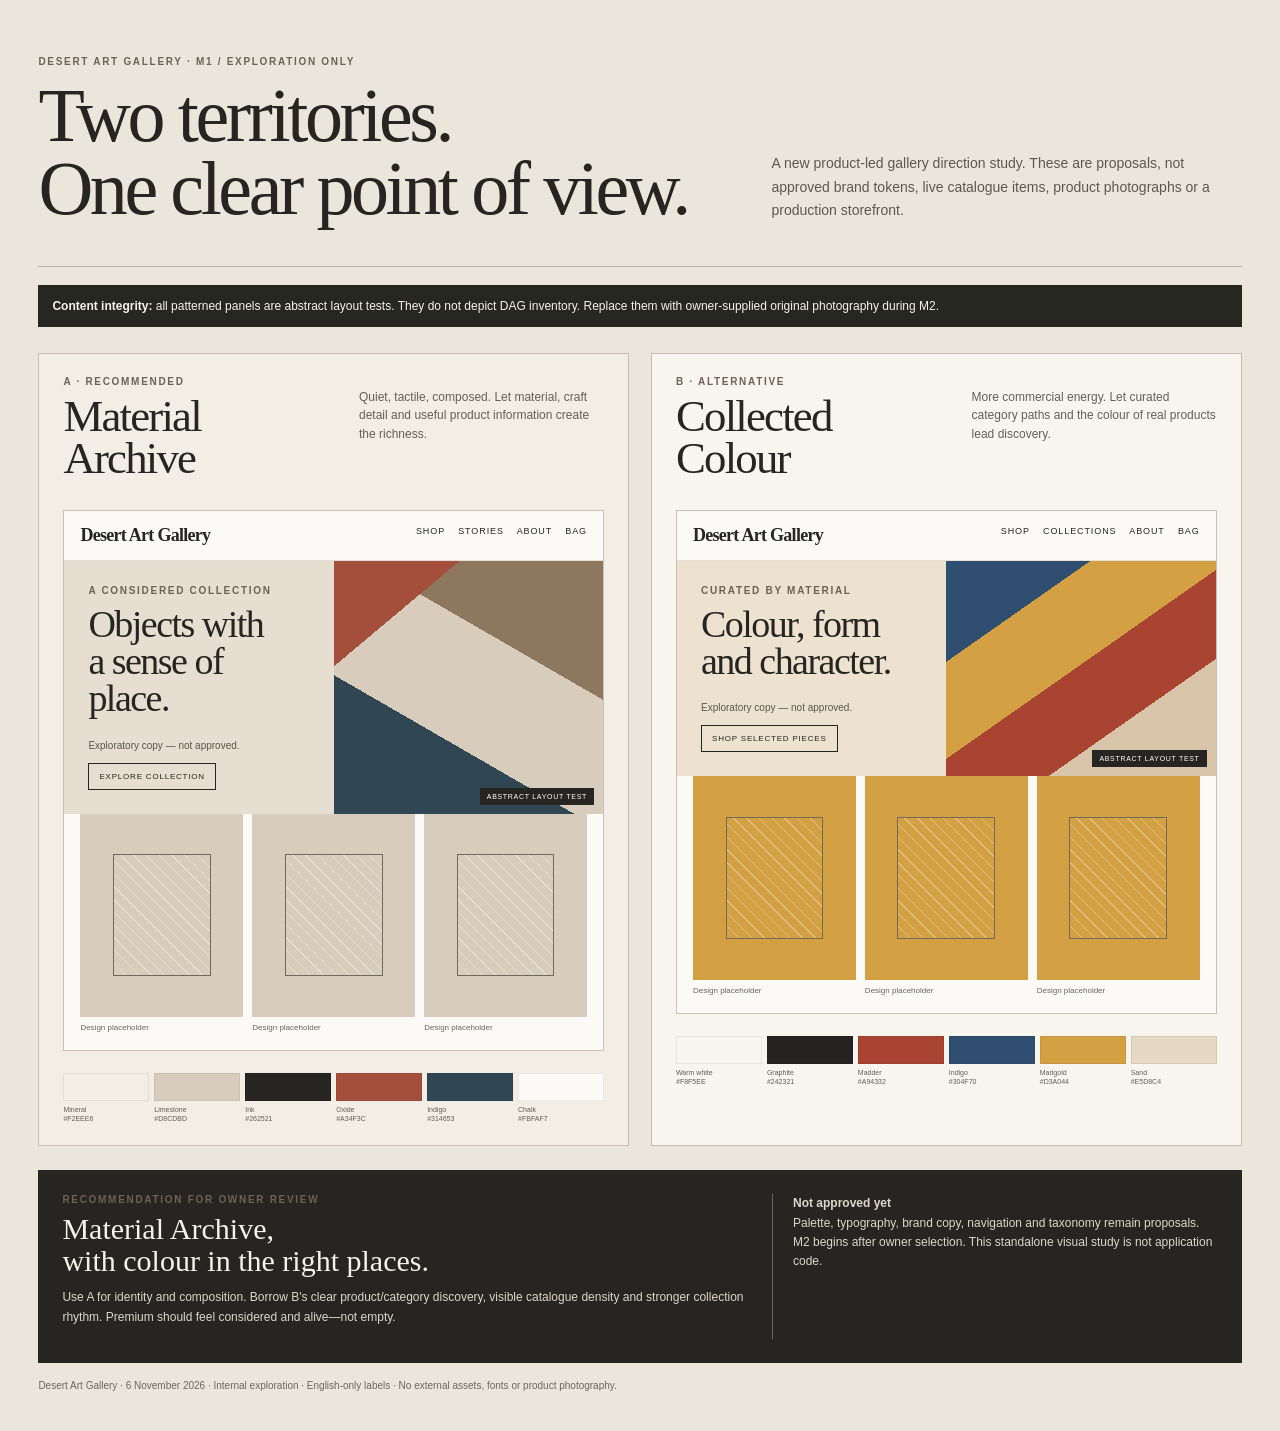
==== design/explorations/m1-territory-study.html @ f8635422 "docs: install DAG foundation and prepare M1 direction review" ====
<!doctype html>
<html lang="en">
<head>
<meta charset="utf-8"><meta name="viewport" content="width=device-width, initial-scale=1"><meta name="color-scheme" content="light">
<title>DAG — M1 Creative Territory Study</title>
<style>
:root{font-family:Arial,Helvetica,sans-serif;color:#262521;background:#ebe6dc}*{box-sizing:border-box}body{margin:0;padding:clamp(16px,3vw,44px)}main{max-width:1440px;margin:auto}.eyebrow{font-size:10px;font-weight:700;letter-spacing:.17em;text-transform:uppercase;color:#6c6255}header{display:grid;grid-template-columns:1.2fr .8fr;gap:28px;align-items:end;padding:18px 0 30px;border-bottom:1px solid #b9b1a5}h1{font:500 clamp(40px,6vw,76px)/.95 Georgia,serif;letter-spacing:-.045em;margin:12px 0}header p{max-width:440px;color:#5c5851;font-size:14px;line-height:1.65}.notice{margin:18px 0 26px;padding:12px 14px;background:#272722;color:#f6f2e9;font-size:12px;line-height:1.5}.territories{display:grid;grid-template-columns:repeat(2,minmax(0,1fr));gap:22px}.territory{background:#f2eee6;border:1px solid #c7beb1}.territory.b{background:#f8f5ee}.head{display:flex;justify-content:space-between;gap:16px;padding:22px 24px}.head h2{font:500 clamp(30px,3.5vw,46px)/.95 Georgia,serif;letter-spacing:-.04em;margin:8px 0}.head p{font-size:12px;color:#655f56;line-height:1.55;max-width:245px}.sample{margin:0 24px 22px;border:1px solid #c9c1b6;background:#fbfaf7}.nav{display:flex;justify-content:space-between;padding:14px 16px;border-bottom:1px solid #e4ded4;font-size:9px;letter-spacing:.1em;text-transform:uppercase}.brand{font:600 18px Georgia,serif;letter-spacing:-.04em;text-transform:none}.hero{display:grid;grid-template-columns:1fr 1fr;min-height:210px;background:#e6ded1}.copy{padding:24px;display:flex;flex-direction:column;justify-content:center}.copy h3{font:500 clamp(25px,3vw,38px)/.98 Georgia,serif;letter-spacing:-.04em;margin:10px 0}.copy p{font-size:10px;color:#59564f;line-height:1.5}.cta{align-self:start;padding:8px 10px;border:1px solid #262521;font-size:8px;letter-spacing:.1em;text-transform:uppercase}.art{position:relative;background:linear-gradient(140deg,#a34f3c 0 22%,transparent 22%),linear-gradient(30deg,#314653 0 34%,#d8cdbd 34% 66%,#8d775f 66%)}.art:after{content:'ABSTRACT LAYOUT TEST';position:absolute;right:9px;bottom:9px;padding:5px 7px;background:#262521;color:#fff;font-size:7px;letter-spacing:.1em}.b .hero{background:#ede1cf}.b .art{background:linear-gradient(145deg,#304f70 0 25%,#d3a044 25% 49%,#a94332 49% 71%,#d8c4a8 71%)}.row{display:grid;grid-template-columns:repeat(3,1fr);gap:9px;padding:0 16px 18px}.tile{aspect-ratio:4/5;background:#d8cdbd;position:relative}.tile:nth-child(2){background:#a9947e}.tile:nth-child(3){background:#d7d0c3}.tile:after{content:'';position:absolute;inset:20%;border:1px solid #71695e;background:repeating-linear-gradient(45deg,transparent 0 8px,#ffffff55 8px 9px)}.b .tile{background:#d3a044}.b .tile:nth-child(2){background:#a94332}.b .tile:nth-child(3){background:#304f70}.product-label{font-size:8px;color:#6b665d;padding:6px 0 0}.palette{display:grid;grid-template-columns:repeat(6,1fr);gap:5px;padding:0 24px 22px}.chip{height:28px;border:1px solid #0001}.palette small{display:block;color:#625d55;font-size:7px;padding-top:4px;line-height:1.3}.recommend{margin-top:24px;padding:24px;background:#262521;color:#f6f2e9;display:grid;grid-template-columns:1fr .65fr;gap:24px}.recommend h2{font:500 30px/1.05 Georgia,serif;margin:8px 0}.recommend p,.recommend aside{font-size:12px;line-height:1.6;color:#ddd6ca}.recommend aside{border-left:1px solid #6d675d;padding-left:20px}footer{font-size:10px;color:#6c665d;padding-top:15px;line-height:1.5}
@media(max-width:820px){header,.recommend{grid-template-columns:1fr}.territories{grid-template-columns:1fr}.recommend aside{border:0;border-top:1px solid #6d675d;padding:14px 0 0}}
@media(max-width:480px){body{padding:14px}.head{display:block}.head p{margin:10px 0 0}.sample{margin:0 12px 14px}.hero{grid-template-columns:1fr}.copy{min-height:175px}.art{min-height:155px}.palette{grid-template-columns:repeat(3,1fr)}}
</style></head>
<body><main>
<header><div><div class="eyebrow">Desert Art Gallery · M1 / Exploration only</div><h1>Two territories.<br>One clear point of view.</h1></div><p>A new product-led gallery direction study. These are proposals, not approved brand tokens, live catalogue items, product photographs or a production storefront.</p></header>
<div class="notice"><strong>Content integrity:</strong> all patterned panels are abstract layout tests. They do not depict DAG inventory. Replace them with owner-supplied original photography during M2.</div>
<section class="territories" aria-label="Creative territory comparisons">
<article class="territory"><div class="head"><div><div class="eyebrow">A · Recommended</div><h2>Material<br>Archive</h2></div><p>Quiet, tactile, composed. Let material, craft detail and useful product information create the richness.</p></div><div class="sample"><div class="nav"><span class="brand">Desert Art Gallery</span><span>Shop　 Stories　 About　 Bag</span></div><div class="hero"><div class="copy"><div class="eyebrow">A considered collection</div><h3>Objects with<br>a sense of place.</h3><p>Exploratory copy — not approved.</p><span class="cta">Explore collection</span></div><div class="art" role="img" aria-label="Abstract placeholder texture, not a product photograph"></div></div><div class="row"><div><div class="tile" role="img" aria-label="Abstract placeholder, not a product image"></div><div class="product-label">Design placeholder</div></div><div><div class="tile" role="img" aria-label="Abstract placeholder, not a product image"></div><div class="product-label">Design placeholder</div></div><div><div class="tile" role="img" aria-label="Abstract placeholder, not a product image"></div><div class="product-label">Design placeholder</div></div></div></div><div class="palette" aria-label="Proposed palette, not approved"><div><div class="chip" style="background:#F2EEE6"></div><small>Mineral<br>#F2EEE6</small></div><div><div class="chip" style="background:#D8CDBD"></div><small>Limestone<br>#D8CDBD</small></div><div><div class="chip" style="background:#262521"></div><small>Ink<br>#262521</small></div><div><div class="chip" style="background:#A34F3C"></div><small>Oxide<br>#A34F3C</small></div><div><div class="chip" style="background:#314653"></div><small>Indigo<br>#314653</small></div><div><div class="chip" style="background:#FBFAF7"></div><small>Chalk<br>#FBFAF7</small></div></div></article>
<article class="territory b"><div class="head"><div><div class="eyebrow">B · Alternative</div><h2>Collected<br>Colour</h2></div><p>More commercial energy. Let curated category paths and the colour of real products lead discovery.</p></div><div class="sample"><div class="nav"><span class="brand">Desert Art Gallery</span><span>Shop　 Collections　 About　 Bag</span></div><div class="hero"><div class="copy"><div class="eyebrow">Curated by material</div><h3>Colour, form<br>and character.</h3><p>Exploratory copy — not approved.</p><span class="cta">Shop selected pieces</span></div><div class="art" role="img" aria-label="Abstract colour-block placeholder, not a product photograph"></div></div><div class="row"><div><div class="tile" role="img" aria-label="Abstract colour placeholder, not a product image"></div><div class="product-label">Design placeholder</div></div><div><div class="tile" role="img" aria-label="Abstract colour placeholder, not a product image"></div><div class="product-label">Design placeholder</div></div><div><div class="tile" role="img" aria-label="Abstract colour placeholder, not a product image"></div><div class="product-label">Design placeholder</div></div></div></div><div class="palette" aria-label="Proposed palette, not approved"><div><div class="chip" style="background:#F8F5EE"></div><small>Warm white<br>#F8F5EE</small></div><div><div class="chip" style="background:#242321"></div><small>Graphite<br>#242321</small></div><div><div class="chip" style="background:#A94332"></div><small>Madder<br>#A94332</small></div><div><div class="chip" style="background:#304F70"></div><small>Indigo<br>#304F70</small></div><div><div class="chip" style="background:#D3A044"></div><small>Marigold<br>#D3A044</small></div><div><div class="chip" style="background:#E5D8C4"></div><small>Sand<br>#E5D8C4</small></div></div></article>
</section>
<section class="recommend"><div><div class="eyebrow">Recommendation for owner review</div><h2>Material Archive,<br>with colour in the right places.</h2><p>Use A for identity and composition. Borrow B's clear product/category discovery, visible catalogue density and stronger collection rhythm. Premium should feel considered and alive—not empty.</p></div><aside><strong>Not approved yet</strong><br>Palette, typography, brand copy, navigation and taxonomy remain proposals. M2 begins after owner selection. This standalone visual study is not application code.</aside></section>
<footer>Desert Art Gallery · 6 November 2026 · Internal exploration · English-only labels · No external assets, fonts or product photography.</footer>
</main></body></html>
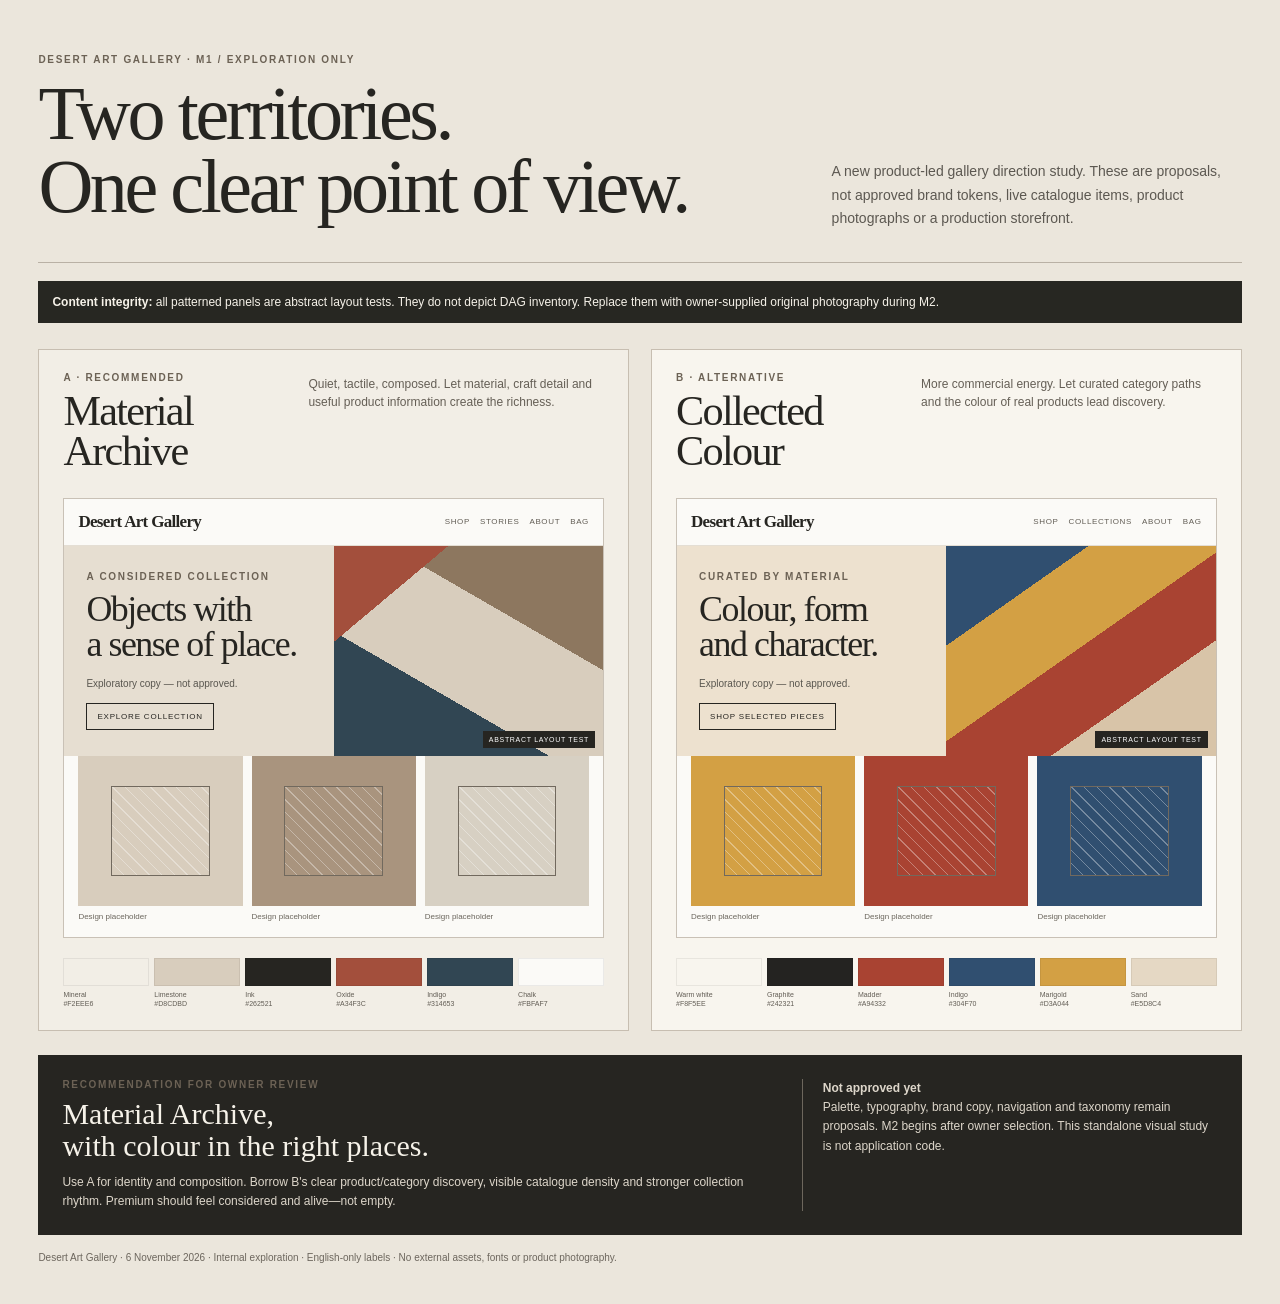
==== commit 7d88b770: "fix: improve responsive M1 territory study layout" ====
--- a/design/explorations/m1-territory-study.html
+++ b/design/explorations/m1-territory-study.html
@@ -1,20 +1,43 @@
 <!doctype html>
 <html lang="en">
 <head>
-<meta charset="utf-8"><meta name="viewport" content="width=device-width, initial-scale=1"><meta name="color-scheme" content="light">
+<meta charset="utf-8">
+<meta name="viewport" content="width=device-width, initial-scale=1">
+<meta name="color-scheme" content="light">
 <title>DAG — M1 Creative Territory Study</title>
 <style>
-:root{font-family:Arial,Helvetica,sans-serif;color:#262521;background:#ebe6dc}*{box-sizing:border-box}body{margin:0;padding:clamp(16px,3vw,44px)}main{max-width:1440px;margin:auto}.eyebrow{font-size:10px;font-weight:700;letter-spacing:.17em;text-transform:uppercase;color:#6c6255}header{display:grid;grid-template-columns:1.2fr .8fr;gap:28px;align-items:end;padding:18px 0 30px;border-bottom:1px solid #b9b1a5}h1{font:500 clamp(40px,6vw,76px)/.95 Georgia,serif;letter-spacing:-.045em;margin:12px 0}header p{max-width:440px;color:#5c5851;font-size:14px;line-height:1.65}.notice{margin:18px 0 26px;padding:12px 14px;background:#272722;color:#f6f2e9;font-size:12px;line-height:1.5}.territories{display:grid;grid-template-columns:repeat(2,minmax(0,1fr));gap:22px}.territory{background:#f2eee6;border:1px solid #c7beb1}.territory.b{background:#f8f5ee}.head{display:flex;justify-content:space-between;gap:16px;padding:22px 24px}.head h2{font:500 clamp(30px,3.5vw,46px)/.95 Georgia,serif;letter-spacing:-.04em;margin:8px 0}.head p{font-size:12px;color:#655f56;line-height:1.55;max-width:245px}.sample{margin:0 24px 22px;border:1px solid #c9c1b6;background:#fbfaf7}.nav{display:flex;justify-content:space-between;padding:14px 16px;border-bottom:1px solid #e4ded4;font-size:9px;letter-spacing:.1em;text-transform:uppercase}.brand{font:600 18px Georgia,serif;letter-spacing:-.04em;text-transform:none}.hero{display:grid;grid-template-columns:1fr 1fr;min-height:210px;background:#e6ded1}.copy{padding:24px;display:flex;flex-direction:column;justify-content:center}.copy h3{font:500 clamp(25px,3vw,38px)/.98 Georgia,serif;letter-spacing:-.04em;margin:10px 0}.copy p{font-size:10px;color:#59564f;line-height:1.5}.cta{align-self:start;padding:8px 10px;border:1px solid #262521;font-size:8px;letter-spacing:.1em;text-transform:uppercase}.art{position:relative;background:linear-gradient(140deg,#a34f3c 0 22%,transparent 22%),linear-gradient(30deg,#314653 0 34%,#d8cdbd 34% 66%,#8d775f 66%)}.art:after{content:'ABSTRACT LAYOUT TEST';position:absolute;right:9px;bottom:9px;padding:5px 7px;background:#262521;color:#fff;font-size:7px;letter-spacing:.1em}.b .hero{background:#ede1cf}.b .art{background:linear-gradient(145deg,#304f70 0 25%,#d3a044 25% 49%,#a94332 49% 71%,#d8c4a8 71%)}.row{display:grid;grid-template-columns:repeat(3,1fr);gap:9px;padding:0 16px 18px}.tile{aspect-ratio:4/5;background:#d8cdbd;position:relative}.tile:nth-child(2){background:#a9947e}.tile:nth-child(3){background:#d7d0c3}.tile:after{content:'';position:absolute;inset:20%;border:1px solid #71695e;background:repeating-linear-gradient(45deg,transparent 0 8px,#ffffff55 8px 9px)}.b .tile{background:#d3a044}.b .tile:nth-child(2){background:#a94332}.b .tile:nth-child(3){background:#304f70}.product-label{font-size:8px;color:#6b665d;padding:6px 0 0}.palette{display:grid;grid-template-columns:repeat(6,1fr);gap:5px;padding:0 24px 22px}.chip{height:28px;border:1px solid #0001}.palette small{display:block;color:#625d55;font-size:7px;padding-top:4px;line-height:1.3}.recommend{margin-top:24px;padding:24px;background:#262521;color:#f6f2e9;display:grid;grid-template-columns:1fr .65fr;gap:24px}.recommend h2{font:500 30px/1.05 Georgia,serif;margin:8px 0}.recommend p,.recommend aside{font-size:12px;line-height:1.6;color:#ddd6ca}.recommend aside{border-left:1px solid #6d675d;padding-left:20px}footer{font-size:10px;color:#6c665d;padding-top:15px;line-height:1.5}
-@media(max-width:820px){header,.recommend{grid-template-columns:1fr}.territories{grid-template-columns:1fr}.recommend aside{border:0;border-top:1px solid #6d675d;padding:14px 0 0}}
-@media(max-width:480px){body{padding:14px}.head{display:block}.head p{margin:10px 0 0}.sample{margin:0 12px 14px}.hero{grid-template-columns:1fr}.copy{min-height:175px}.art{min-height:155px}.palette{grid-template-columns:repeat(3,1fr)}}
-</style></head>
-<body><main>
-<header><div><div class="eyebrow">Desert Art Gallery · M1 / Exploration only</div><h1>Two territories.<br>One clear point of view.</h1></div><p>A new product-led gallery direction study. These are proposals, not approved brand tokens, live catalogue items, product photographs or a production storefront.</p></header>
+:root{font-family:Arial,Helvetica,sans-serif;color:#262521;background:#ebe6dc}*{box-sizing:border-box}body{margin:0;padding:clamp(16px,3vw,42px)}main{max-width:1440px;margin:0 auto}.eyebrow{font-size:10px;font-weight:700;letter-spacing:.17em;text-transform:uppercase;color:#6c6255}header{display:flex;align-items:flex-end;justify-content:space-between;gap:32px;padding:16px 0 28px;border-bottom:1px solid #b9b1a5}header>div{flex:1 1 58%;min-width:280px}header p{flex:0 1 410px;margin:0 0 4px;color:#5c5851;font-size:14px;line-height:1.65}h1{font:500 clamp(40px,6vw,76px)/.95 Georgia,serif;letter-spacing:-.045em;margin:12px 0}.notice{margin:18px 0 26px;padding:12px 14px;background:#272722;color:#f6f2e9;font-size:12px;line-height:1.5}.territories{display:flex;flex-wrap:wrap;gap:22px;align-items:stretch}.territory{flex:1 1 420px;min-width:310px;background:#f2eee6;border:1px solid #c7beb1}.territory.b{background:#f8f5ee}.head{display:flex;align-items:flex-start;gap:18px;padding:22px 24px 18px}.title{flex:0 0 42%;min-width:130px}.head h2{font:500 clamp(30px,3.3vw,44px)/.96 Georgia,serif;letter-spacing:-.04em;margin:8px 0}.head p{flex:1 1 auto;min-width:0;margin:3px 0 0;color:#655f56;font-size:12px;line-height:1.55}.sample{margin:0 24px 20px;border:1px solid #c9c1b6;background:#fbfaf7}.nav{display:flex;align-items:center;justify-content:space-between;gap:8px;padding:13px 14px;border-bottom:1px solid #e4ded4}.brand{flex:0 0 auto;font:600 17px Georgia,serif;letter-spacing:-.04em}.navlinks{display:flex;flex-wrap:wrap;justify-content:flex-end;gap:10px;color:#625d55;font-size:8px;letter-spacing:.08em;text-transform:uppercase}.hero{display:flex;min-height:210px;background:#e6ded1}.copy{flex:1 1 50%;min-width:0;min-height:210px;padding:22px;display:flex;flex-direction:column;align-items:flex-start;justify-content:center}.copy h3{font:500 clamp(25px,2.8vw,37px)/.98 Georgia,serif;letter-spacing:-.04em;margin:10px 0}.copy p{max-width:220px;margin:4px 0 12px;color:#59564f;font-size:10px;line-height:1.5}.cta{display:inline-block;padding:8px 10px;border:1px solid #262521;font-size:8px;letter-spacing:.1em;text-transform:uppercase}.art{flex:1 1 50%;min-width:0;min-height:210px;position:relative;background:linear-gradient(140deg,#a34f3c 0 22%,transparent 22%),linear-gradient(30deg,#314653 0 34%,#d8cdbd 34% 66%,#8d775f 66%)}.art:after{content:'ABSTRACT LAYOUT TEST';position:absolute;right:8px;bottom:8px;padding:5px 6px;background:#262521;color:#fff;font-size:7px;letter-spacing:.1em}.territory.b .hero{background:#ede1cf}.territory.b .art{background:linear-gradient(145deg,#304f70 0 25%,#d3a044 25% 49%,#a94332 49% 71%,#d8c4a8 71%)}.row{display:flex;gap:9px;padding:0 14px 16px}.product{flex:1 1 0;min-width:0}.tile{height:150px;background:#d8cdbd;position:relative;overflow:hidden}.tile.two{background:#a9947e}.tile.three{background:#d7d0c3}.tile:after{content:'';position:absolute;inset:20%;border:1px solid #71695e;background:repeating-linear-gradient(45deg,transparent 0 8px,#ffffff55 8px 9px)}.territory.b .tile{background:#d3a044}.territory.b .tile.two{background:#a94332}.territory.b .tile.three{background:#304f70}.product-label{font-size:8px;color:#6b665d;padding-top:6px}.palette{display:flex;flex-wrap:wrap;gap:5px;padding:0 24px 22px}.swatch{flex:1 1 14%;min-width:46px}.chip{height:28px;border:1px solid #0001}.palette small{display:block;color:#625d55;font-size:7px;padding-top:4px;line-height:1.3}.recommend{display:flex;align-items:stretch;gap:24px;margin-top:24px;padding:24px;background:#262521;color:#f6f2e9}.recommend>div{flex:1 1 60%;min-width:240px}.recommend h2{font:500 30px/1.05 Georgia,serif;margin:8px 0}.recommend p,.recommend aside{font-size:12px;line-height:1.6;color:#ddd6ca}.recommend p{margin-bottom:0}.recommend aside{flex:0 1 36%;padding-left:20px;border-left:1px solid #6d675d}footer{font-size:10px;color:#6c665d;padding-top:15px;line-height:1.5}
+@media(max-width:900px){header{display:block}header p{max-width:520px;margin-top:12px}.territory{flex-basis:100%}.recommend{display:block}.recommend aside{border:0;border-top:1px solid #6d675d;margin-top:16px;padding:14px 0 0}}
+@media(max-width:480px){body{padding:14px}.head{display:block;padding:18px 16px 14px}.title{min-width:0}.head p{margin-top:10px}.sample{margin:0 12px 14px}.nav{align-items:flex-start}.brand{font-size:15px}.navlinks{gap:6px;font-size:7px}.hero{display:block}.copy{min-height:178px;padding:18px}.art{min-height:155px}.row{gap:6px;padding:0 10px 12px}.tile{height:116px}.palette{padding:0 14px 16px}.swatch{flex-basis:28%}.recommend{padding:18px}.recommend h2{font-size:27px}}
+</style>
+</head>
+<body>
+<main>
+<header>
+  <div><div class="eyebrow">Desert Art Gallery · M1 / Exploration only</div><h1>Two territories.<br>One clear point of view.</h1></div>
+  <p>A new product-led gallery direction study. These are proposals, not approved brand tokens, live catalogue items, product photographs or a production storefront.</p>
+</header>
 <div class="notice"><strong>Content integrity:</strong> all patterned panels are abstract layout tests. They do not depict DAG inventory. Replace them with owner-supplied original photography during M2.</div>
 <section class="territories" aria-label="Creative territory comparisons">
-<article class="territory"><div class="head"><div><div class="eyebrow">A · Recommended</div><h2>Material<br>Archive</h2></div><p>Quiet, tactile, composed. Let material, craft detail and useful product information create the richness.</p></div><div class="sample"><div class="nav"><span class="brand">Desert Art Gallery</span><span>Shop　 Stories　 About　 Bag</span></div><div class="hero"><div class="copy"><div class="eyebrow">A considered collection</div><h3>Objects with<br>a sense of place.</h3><p>Exploratory copy — not approved.</p><span class="cta">Explore collection</span></div><div class="art" role="img" aria-label="Abstract placeholder texture, not a product photograph"></div></div><div class="row"><div><div class="tile" role="img" aria-label="Abstract placeholder, not a product image"></div><div class="product-label">Design placeholder</div></div><div><div class="tile" role="img" aria-label="Abstract placeholder, not a product image"></div><div class="product-label">Design placeholder</div></div><div><div class="tile" role="img" aria-label="Abstract placeholder, not a product image"></div><div class="product-label">Design placeholder</div></div></div></div><div class="palette" aria-label="Proposed palette, not approved"><div><div class="chip" style="background:#F2EEE6"></div><small>Mineral<br>#F2EEE6</small></div><div><div class="chip" style="background:#D8CDBD"></div><small>Limestone<br>#D8CDBD</small></div><div><div class="chip" style="background:#262521"></div><small>Ink<br>#262521</small></div><div><div class="chip" style="background:#A34F3C"></div><small>Oxide<br>#A34F3C</small></div><div><div class="chip" style="background:#314653"></div><small>Indigo<br>#314653</small></div><div><div class="chip" style="background:#FBFAF7"></div><small>Chalk<br>#FBFAF7</small></div></div></article>
-<article class="territory b"><div class="head"><div><div class="eyebrow">B · Alternative</div><h2>Collected<br>Colour</h2></div><p>More commercial energy. Let curated category paths and the colour of real products lead discovery.</p></div><div class="sample"><div class="nav"><span class="brand">Desert Art Gallery</span><span>Shop　 Collections　 About　 Bag</span></div><div class="hero"><div class="copy"><div class="eyebrow">Curated by material</div><h3>Colour, form<br>and character.</h3><p>Exploratory copy — not approved.</p><span class="cta">Shop selected pieces</span></div><div class="art" role="img" aria-label="Abstract colour-block placeholder, not a product photograph"></div></div><div class="row"><div><div class="tile" role="img" aria-label="Abstract colour placeholder, not a product image"></div><div class="product-label">Design placeholder</div></div><div><div class="tile" role="img" aria-label="Abstract colour placeholder, not a product image"></div><div class="product-label">Design placeholder</div></div><div><div class="tile" role="img" aria-label="Abstract colour placeholder, not a product image"></div><div class="product-label">Design placeholder</div></div></div></div><div class="palette" aria-label="Proposed palette, not approved"><div><div class="chip" style="background:#F8F5EE"></div><small>Warm white<br>#F8F5EE</small></div><div><div class="chip" style="background:#242321"></div><small>Graphite<br>#242321</small></div><div><div class="chip" style="background:#A94332"></div><small>Madder<br>#A94332</small></div><div><div class="chip" style="background:#304F70"></div><small>Indigo<br>#304F70</small></div><div><div class="chip" style="background:#D3A044"></div><small>Marigold<br>#D3A044</small></div><div><div class="chip" style="background:#E5D8C4"></div><small>Sand<br>#E5D8C4</small></div></div></article>
+  <article class="territory">
+    <div class="head"><div class="title"><div class="eyebrow">A · Recommended</div><h2>Material<br>Archive</h2></div><p>Quiet, tactile, composed. Let material, craft detail and useful product information create the richness.</p></div>
+    <div class="sample"><div class="nav"><span class="brand">Desert Art Gallery</span><span class="navlinks"><span>Shop</span><span>Stories</span><span>About</span><span>Bag</span></span></div>
+      <div class="hero"><div class="copy"><div class="eyebrow">A considered collection</div><h3>Objects with<br>a sense of place.</h3><p>Exploratory copy — not approved.</p><span class="cta">Explore collection</span></div><div class="art" role="img" aria-label="Abstract placeholder texture, not a product photograph"></div></div>
+      <div class="row"><div class="product"><div class="tile" role="img" aria-label="Abstract placeholder, not a product image"></div><div class="product-label">Design placeholder</div></div><div class="product"><div class="tile two" role="img" aria-label="Abstract placeholder, not a product image"></div><div class="product-label">Design placeholder</div></div><div class="product"><div class="tile three" role="img" aria-label="Abstract placeholder, not a product image"></div><div class="product-label">Design placeholder</div></div></div>
+    </div>
+    <div class="palette" aria-label="Proposed palette, not approved"><div class="swatch"><div class="chip" style="background:#F2EEE6"></div><small>Mineral<br>#F2EEE6</small></div><div class="swatch"><div class="chip" style="background:#D8CDBD"></div><small>Limestone<br>#D8CDBD</small></div><div class="swatch"><div class="chip" style="background:#262521"></div><small>Ink<br>#262521</small></div><div class="swatch"><div class="chip" style="background:#A34F3C"></div><small>Oxide<br>#A34F3C</small></div><div class="swatch"><div class="chip" style="background:#314653"></div><small>Indigo<br>#314653</small></div><div class="swatch"><div class="chip" style="background:#FBFAF7"></div><small>Chalk<br>#FBFAF7</small></div></div>
+  </article>
+  <article class="territory b">
+    <div class="head"><div class="title"><div class="eyebrow">B · Alternative</div><h2>Collected<br>Colour</h2></div><p>More commercial energy. Let curated category paths and the colour of real products lead discovery.</p></div>
+    <div class="sample"><div class="nav"><span class="brand">Desert Art Gallery</span><span class="navlinks"><span>Shop</span><span>Collections</span><span>About</span><span>Bag</span></span></div>
+      <div class="hero"><div class="copy"><div class="eyebrow">Curated by material</div><h3>Colour, form<br>and character.</h3><p>Exploratory copy — not approved.</p><span class="cta">Shop selected pieces</span></div><div class="art" role="img" aria-label="Abstract colour-block placeholder, not a product photograph"></div></div>
+      <div class="row"><div class="product"><div class="tile" role="img" aria-label="Abstract colour placeholder, not a product image"></div><div class="product-label">Design placeholder</div></div><div class="product"><div class="tile two" role="img" aria-label="Abstract colour placeholder, not a product image"></div><div class="product-label">Design placeholder</div></div><div class="product"><div class="tile three" role="img" aria-label="Abstract colour placeholder, not a product image"></div><div class="product-label">Design placeholder</div></div></div>
+    </div>
+    <div class="palette" aria-label="Proposed palette, not approved"><div class="swatch"><div class="chip" style="background:#F8F5EE"></div><small>Warm white<br>#F8F5EE</small></div><div class="swatch"><div class="chip" style="background:#242321"></div><small>Graphite<br>#242321</small></div><div class="swatch"><div class="chip" style="background:#A94332"></div><small>Madder<br>#A94332</small></div><div class="swatch"><div class="chip" style="background:#304F70"></div><small>Indigo<br>#304F70</small></div><div class="swatch"><div class="chip" style="background:#D3A044"></div><small>Marigold<br>#D3A044</small></div><div class="swatch"><div class="chip" style="background:#E5D8C4"></div><small>Sand<br>#E5D8C4</small></div></div>
+  </article>
 </section>
 <section class="recommend"><div><div class="eyebrow">Recommendation for owner review</div><h2>Material Archive,<br>with colour in the right places.</h2><p>Use A for identity and composition. Borrow B's clear product/category discovery, visible catalogue density and stronger collection rhythm. Premium should feel considered and alive—not empty.</p></div><aside><strong>Not approved yet</strong><br>Palette, typography, brand copy, navigation and taxonomy remain proposals. M2 begins after owner selection. This standalone visual study is not application code.</aside></section>
 <footer>Desert Art Gallery · 6 November 2026 · Internal exploration · English-only labels · No external assets, fonts or product photography.</footer>
-</main></body></html>
+</main>
+</body>
+</html>
